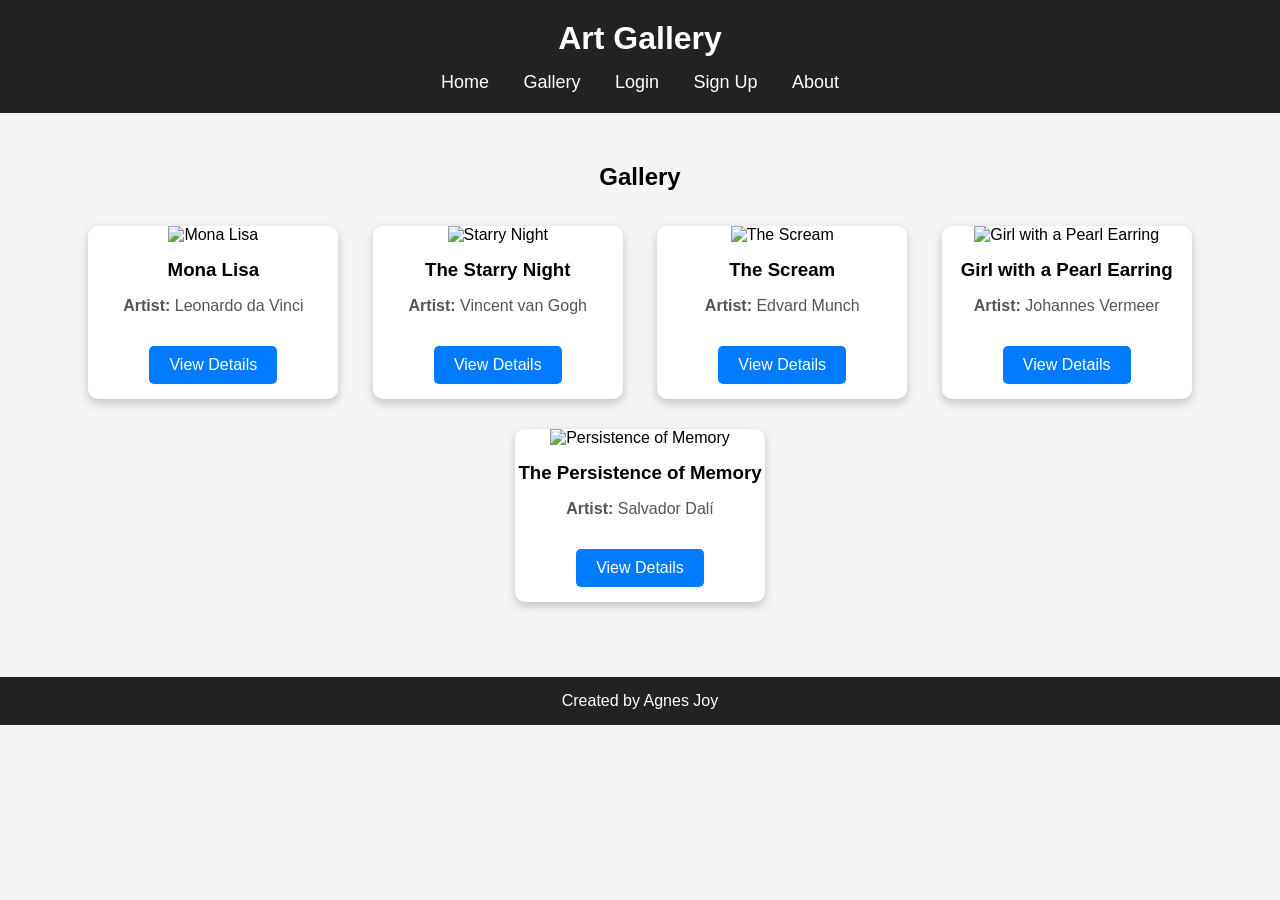
==== gallery.html @ 7cb6ef56 "Add files via upload" ====
<!DOCTYPE html>
<html>
<head>
    <meta charset="UTF-8">
    <title>Art Gallery</title>
    <link rel="stylesheet" href="style.css">
</head>

<body>

<header>
    <h1>Art Gallery</h1>

    <nav>
        <a href="index.html">Home</a>
        <a href="gallery.html">Gallery</a>
        <a href="login.html">Login</a>
        <a href="signup.html">Sign Up</a>
        <a href="about.html">About</a>
    </nav>
</header>

<div class="container">

<h2>Gallery</h2>

<div class="card">
    <img src="images/Mona_Lisa.jpg" alt="Mona Lisa" width="220">
    <h3>Mona Lisa</h3>
    <p><strong>Artist:</strong> Leonardo da Vinci</p>
    <a href="monalisa.html">View Details</a>
</div>

<div class="card">
    <img src="images/starrynight.jpg" alt="Starry Night" width="220">
    <h3>The Starry Night</h3>
    <p><strong>Artist:</strong> Vincent van Gogh</p>
    <a href="starrynight.html">View Details</a>
</div>

<div class="card">
    <img src="images/The_Scream.jpg" alt="The Scream" width="220">
    <h3>The Scream</h3>
    <p><strong>Artist:</strong> Edvard Munch</p>
    <a href="scream.html">View Details</a>
</div>

<div class="card">
    <img src="images/girlwithpearl.jpg" alt="Girl with a Pearl Earring" width="220">

    <h3>Girl with a Pearl Earring</h3>

    <p><strong>Artist:</strong> Johannes Vermeer</p>

    <a href="girlwithpearl.html">View Details</a>
</div>

<div class="card">
    <img src="images/The_Persistence_of_Memory.jpg" alt="Persistence of Memory" width="220">
    <h3>The Persistence of Memory</h3>
    <p><strong>Artist:</strong> Salvador Dalí</p>
    <a href="persistence.html">View Details</a>
</div>

</div>

<footer>
    Created by Agnes Joy
</footer>

</body>
</html>
---- style.css ----
body{
    font-family: Arial, sans-serif;
    margin:0;
    background:#f4f4f4;
}

header{
    background:#222;
    color:white;
    text-align:center;
    padding:20px;
}

header h1{
    margin:0;
}

nav{
    margin-top:15px;
}

nav a{
    color:white;
    text-decoration:none;
    margin:0 15px;
    font-size:18px;
}

nav a:hover{
    color:#ffd700;
}

.container{
    width:90%;
    margin:auto;
    text-align:center;
    padding:30px;
}

.card{
    display:inline-block;
    width:250px;
    margin:15px;
    background:white;
    border-radius:10px;
    box-shadow:0 4px 10px rgba(0,0,0,0.2);
    overflow:hidden;
    vertical-align:top;
}

.card img{
    width:100%;
    height:250px;
    object-fit:cover;
}

.card h3{
    margin:15px 0 10px;
}

.card p{
    color:#555;
    padding:0 10px;
}

.card a{
    display:inline-block;
    margin:15px;
    padding:10px 20px;
    background:#007bff;
    color:white;
    text-decoration:none;
    border-radius:5px;
}

.card a:hover{
    background:#0056b3;
}

input{
    width:80%;
    padding:10px;
    margin:10px 0;
    border:1px solid #ccc;
    border-radius:5px;
}

button{
    background:#007bff;
    color:white;
    border:none;
    padding:10px 20px;
    border-radius:5px;
    cursor:pointer;
}

button:hover{
    background:#0056b3;
}

footer{
    margin-top:30px;
    background:#222;
    color:white;
    text-align:center;
    padding:15px;
}
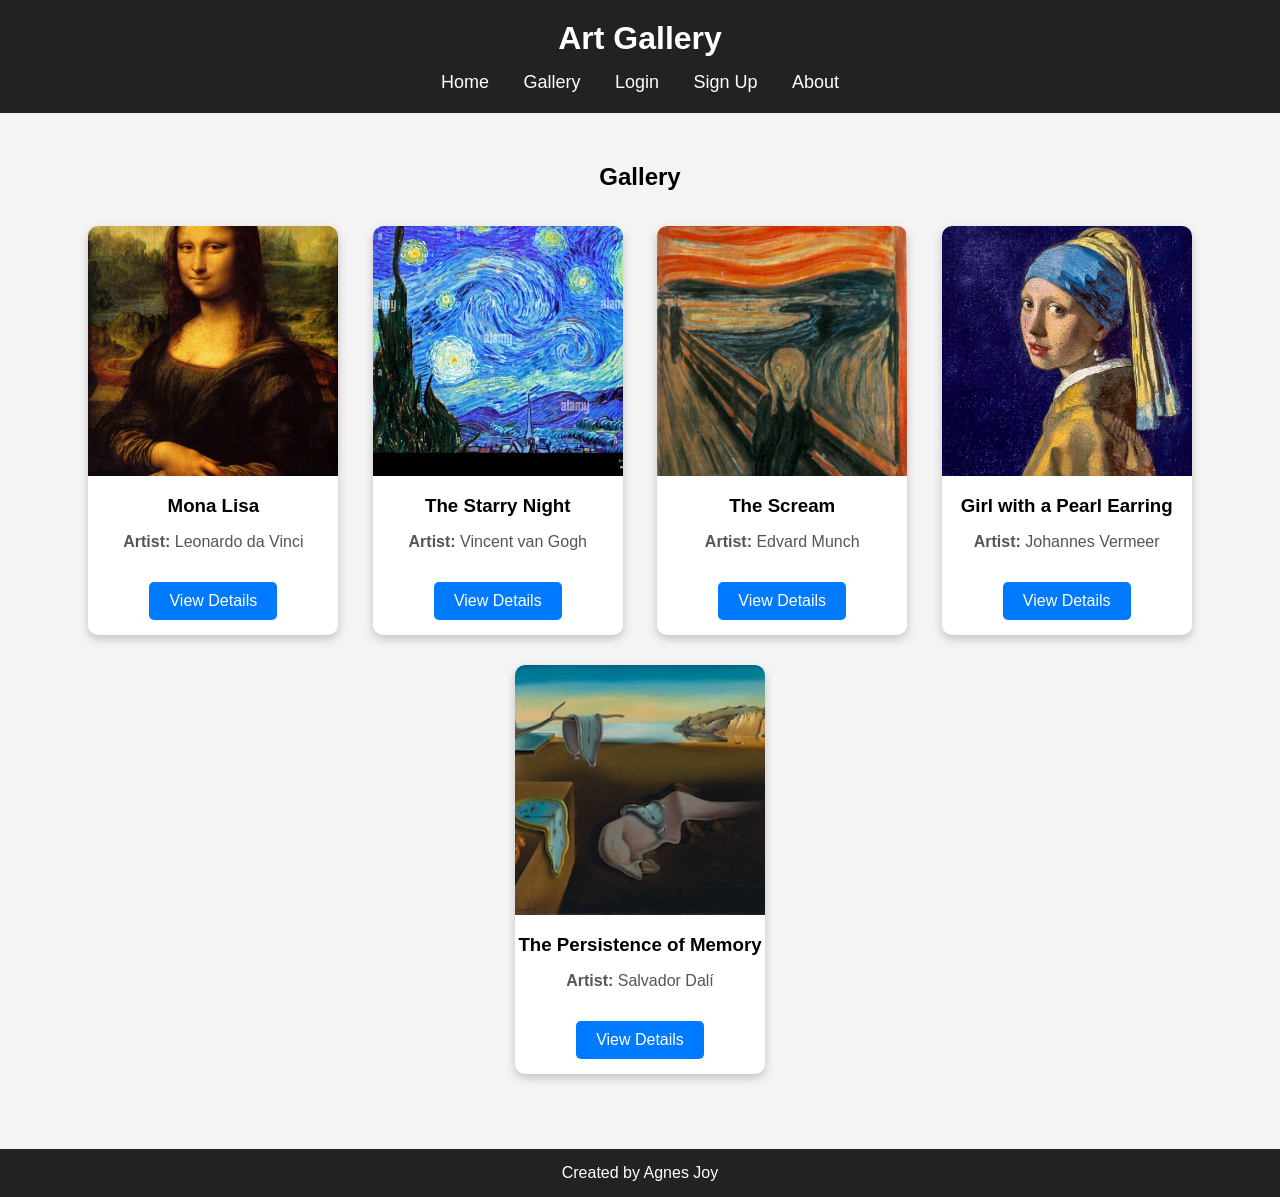
==== commit f25c09df: "Add files via upload" ====
--- a/gallery.html
+++ b/gallery.html
@@ -25,28 +25,28 @@
 <h2>Gallery</h2>
 
 <div class="card">
-    <img src="images/Mona_Lisa.jpg" alt="Mona Lisa" width="220">
+    <img src="Mona_Lisa.jpg" alt="Mona Lisa" width="220">
     <h3>Mona Lisa</h3>
     <p><strong>Artist:</strong> Leonardo da Vinci</p>
     <a href="monalisa.html">View Details</a>
 </div>
 
 <div class="card">
-    <img src="images/starrynight.jpg" alt="Starry Night" width="220">
+    <img src="starrynight.jpg" alt="Starry Night" width="220">
     <h3>The Starry Night</h3>
     <p><strong>Artist:</strong> Vincent van Gogh</p>
     <a href="starrynight.html">View Details</a>
 </div>
 
 <div class="card">
-    <img src="images/The_Scream.jpg" alt="The Scream" width="220">
+    <img src="The_Scream.jpg" alt="The Scream" width="220">
     <h3>The Scream</h3>
     <p><strong>Artist:</strong> Edvard Munch</p>
     <a href="scream.html">View Details</a>
 </div>
 
 <div class="card">
-    <img src="images/girlwithpearl.jpg" alt="Girl with a Pearl Earring" width="220">
+    <img src="girlwithpearl.jpg" alt="Girl with a Pearl Earring" width="220">
 
     <h3>Girl with a Pearl Earring</h3>
 
@@ -56,7 +56,7 @@
 </div>
 
 <div class="card">
-    <img src="images/The_Persistence_of_Memory.jpg" alt="Persistence of Memory" width="220">
+    <img src="The_Persistence_of_Memory.jpg" alt="Persistence of Memory" width="220">
     <h3>The Persistence of Memory</h3>
     <p><strong>Artist:</strong> Salvador Dalí</p>
     <a href="persistence.html">View Details</a>
